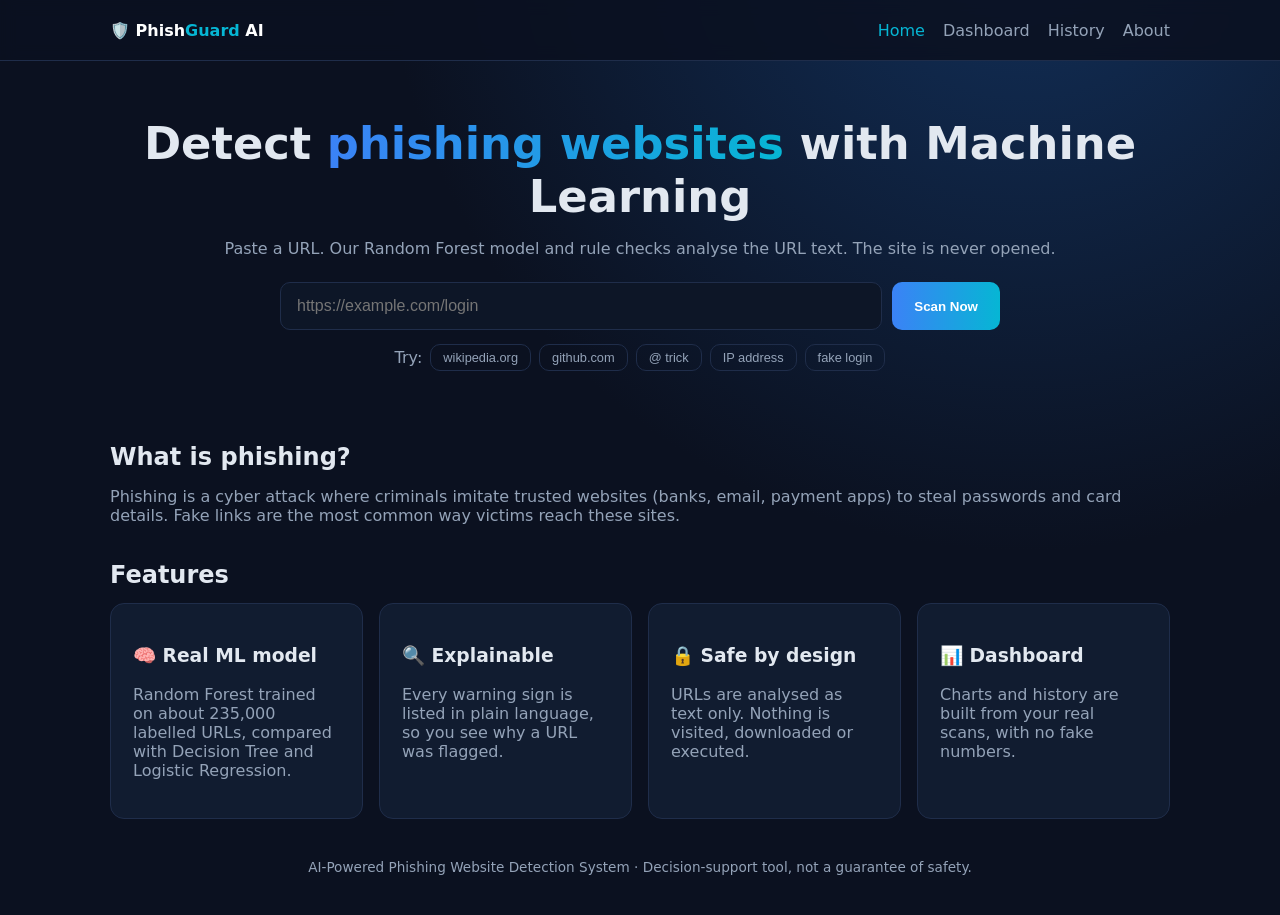
==== frontend/index.html @ a4c101c1 "PhishGuard AI phishing detection system" ====
<!DOCTYPE html>
<html lang="en">
<head>
  <meta charset="UTF-8"><meta name="viewport" content="width=device-width, initial-scale=1">
  <title>PhishGuard AI - Phishing URL Detection</title>
  <link rel="stylesheet" href="css/style.css">
</head>
<body data-page="home">
  <div id="nav"></div>
  <main class="wrap">
    <section class="hero">
      <h1>Detect <span class="grad">phishing websites</span> with Machine Learning</h1>
      <p class="muted">Paste a URL. Our Random Forest model and rule checks analyse the URL text. The site is never opened.</p>
      <div class="scan">
        <input type="text" id="url" placeholder="https://example.com/login" autocomplete="off" spellcheck="false">
        <button id="scanBtn">Scan Now</button>
      </div>
      <div class="chips">
        <span class="muted">Try:</span>
        <button class="chip" data-url="https://www.wikipedia.org">wikipedia.org</button>
        <button class="chip" data-url="https://github.com">github.com</button>
        <button class="chip" data-url="http://paypal.com@evil-site.xyz/secure">@ trick</button>
        <button class="chip" data-url="http://192.168.10.5/login/verify.php">IP address</button>
        <button class="chip" data-url="http://paypal-secure-login-verify.xyz/webscr/update">fake login</button>
      </div>
      <div class="err" id="error"></div>
    </section>
    <div class="result" id="result"></div>

    <h2>What is phishing?</h2>
    <p class="muted">Phishing is a cyber attack where criminals imitate trusted websites (banks, email, payment apps) to steal passwords and card details. Fake links are the most common way victims reach these sites.</p>

    <h2>Features</h2>
    <div class="grid">
      <div class="card"><h3>🧠 Real ML model</h3><p class="muted">Random Forest trained on about 235,000 labelled URLs, compared with Decision Tree and Logistic Regression.</p></div>
      <div class="card"><h3>🔍 Explainable</h3><p class="muted">Every warning sign is listed in plain language, so you see why a URL was flagged.</p></div>
      <div class="card"><h3>🔒 Safe by design</h3><p class="muted">URLs are analysed as text only. Nothing is visited, downloaded or executed.</p></div>
      <div class="card"><h3>📊 Dashboard</h3><p class="muted">Charts and history are built from your real scans, with no fake numbers.</p></div>
    </div>
  </main>
  <div id="footer"></div>
  <script src="js/script.js"></script>
</body>
</html>
---- frontend/css/style.css ----
/* Theme colours from the project spec */
:root{--bg:#0B1120;--card:#111C30;--line:#1f2d4a;--primary:#3B82F6;--accent:#06B6D4;
    --success:#10B981;--warning:#F59E0B;--danger:#EF4444;--text:#E2E8F0;--muted:#94A3B8}
    *{box-sizing:border-box}
    body{margin:0;font-family:Inter,system-ui,-apple-system,sans-serif;color:var(--text);min-height:100vh;
    background:radial-gradient(circle at 80% -10%,#12305a 0,var(--bg) 45%) fixed var(--bg)}
    a{color:var(--accent)}
    .wrap{max-width:1100px;margin:0 auto;padding:0 20px}
    .muted{color:var(--muted)}
    nav{border-bottom:1px solid var(--line);background:rgba(11,17,32,.88);position:sticky;top:0;z-index:5;backdrop-filter:blur(8px)}
    nav .wrap{display:flex;align-items:center;justify-content:space-between;min-height:60px;flex-wrap:wrap;gap:6px}
    .brand{font-weight:700;color:#fff;text-decoration:none}.brand span{color:var(--accent)}
    nav a.link{color:var(--muted);text-decoration:none;margin-left:18px;transition:color .2s}
    nav a.link:hover,nav a.link.on{color:var(--accent)}
    .hero{text-align:center;padding:56px 0 24px}
    h1{font-size:clamp(1.8rem,5vw,2.8rem);margin:0 0 10px}
    h2{margin:36px 0 14px}
    .grad{background:linear-gradient(90deg,var(--primary),var(--accent));-webkit-background-clip:text;background-clip:text;color:transparent}
    .card{background:var(--card);border:1px solid var(--line);border-radius:14px;padding:22px;transition:transform .2s,border-color .2s}
    .card:hover{border-color:var(--primary);transform:translateY(-2px)}
    .grid{display:grid;gap:16px;grid-template-columns:repeat(auto-fit,minmax(220px,1fr))}
    .scan{display:flex;gap:10px;max-width:720px;margin:24px auto 0}
    input[type=text]{flex:1;min-width:0;padding:14px 16px;border-radius:10px;border:1px solid var(--line);
    background:#0d1627;color:var(--text);font-size:1rem}
    input[type=text]:focus{outline:2px solid var(--accent);border-color:transparent}
    button{padding:12px 22px;border:0;border-radius:10px;font-weight:600;cursor:pointer;color:#fff;
    background:linear-gradient(90deg,var(--primary),var(--accent));transition:transform .15s,opacity .15s}
    button:hover{transform:translateY(-1px)}button:disabled{opacity:.5;cursor:wait}
    button.ghost{background:transparent;border:1px solid var(--danger);color:var(--danger)}
    button.small{padding:6px 12px;font-size:.85rem}
    .err{color:var(--danger);text-align:center;margin-top:12px}
    /* result card */
    .result{margin:28px auto 0;max-width:860px}
    .top{display:flex;gap:24px;align-items:center;flex-wrap:wrap}
    .gauge{width:130px;height:130px;border-radius:50%;display:grid;place-items:center;flex:none}
    .gauge div{width:100px;height:100px;border-radius:50%;background:var(--card);display:grid;place-items:center;
    font-size:1.9rem;font-weight:700}
    .gauge small{display:block;font-size:.65rem;color:var(--muted);font-weight:400;text-align:center}
    .badge{display:inline-block;padding:4px 14px;border-radius:99px;font-weight:700;font-size:.9rem}
    .lvl-success{--c:var(--success)}.lvl-warning{--c:var(--warning)}.lvl-danger{--c:var(--danger)}
    .badge{background:color-mix(in srgb,var(--c) 18%,transparent);color:var(--c);border:1px solid var(--c)}
    .urlbox{font-family:ui-monospace,Menlo,monospace;background:#0d1627;padding:8px 12px;border-radius:8px;
    word-break:break-all;margin:10px 0;font-size:.9rem}
    .ind{border-left:4px solid var(--muted);padding:8px 12px;margin:8px 0;background:#0d1627;border-radius:0 8px 8px 0}
    .ind.high{border-color:var(--danger)}.ind.medium{border-color:var(--warning)}.ind.low{border-color:var(--primary)}
    table{width:100%;border-collapse:collapse}
    th,td{text-align:left;padding:10px;border-bottom:1px solid var(--line);font-size:.92rem}
    th{color:var(--muted);font-weight:500}
    td.u{word-break:break-all;max-width:420px}
    .tablewrap{overflow-x:auto}
    .stat b{display:block;font-size:2rem}
    .charts{display:grid;gap:16px;grid-template-columns:repeat(auto-fit,minmax(300px,1fr));margin-top:16px}
    .note{font-size:.82rem;color:var(--muted);margin-top:14px}
    footer{text-align:center;padding:40px 0;color:var(--muted);font-size:.85rem}
    @media(max-width:560px){.scan{flex-direction:column}}
    .chips{display:flex;gap:8px;flex-wrap:wrap;justify-content:center;align-items:center;margin-top:14px}
    button.chip{background:transparent;border:1px solid var(--line);color:var(--muted);padding:5px 12px;font-size:.8rem;font-weight:500}
    button.chip:hover{border-color:var(--accent);color:var(--accent)}
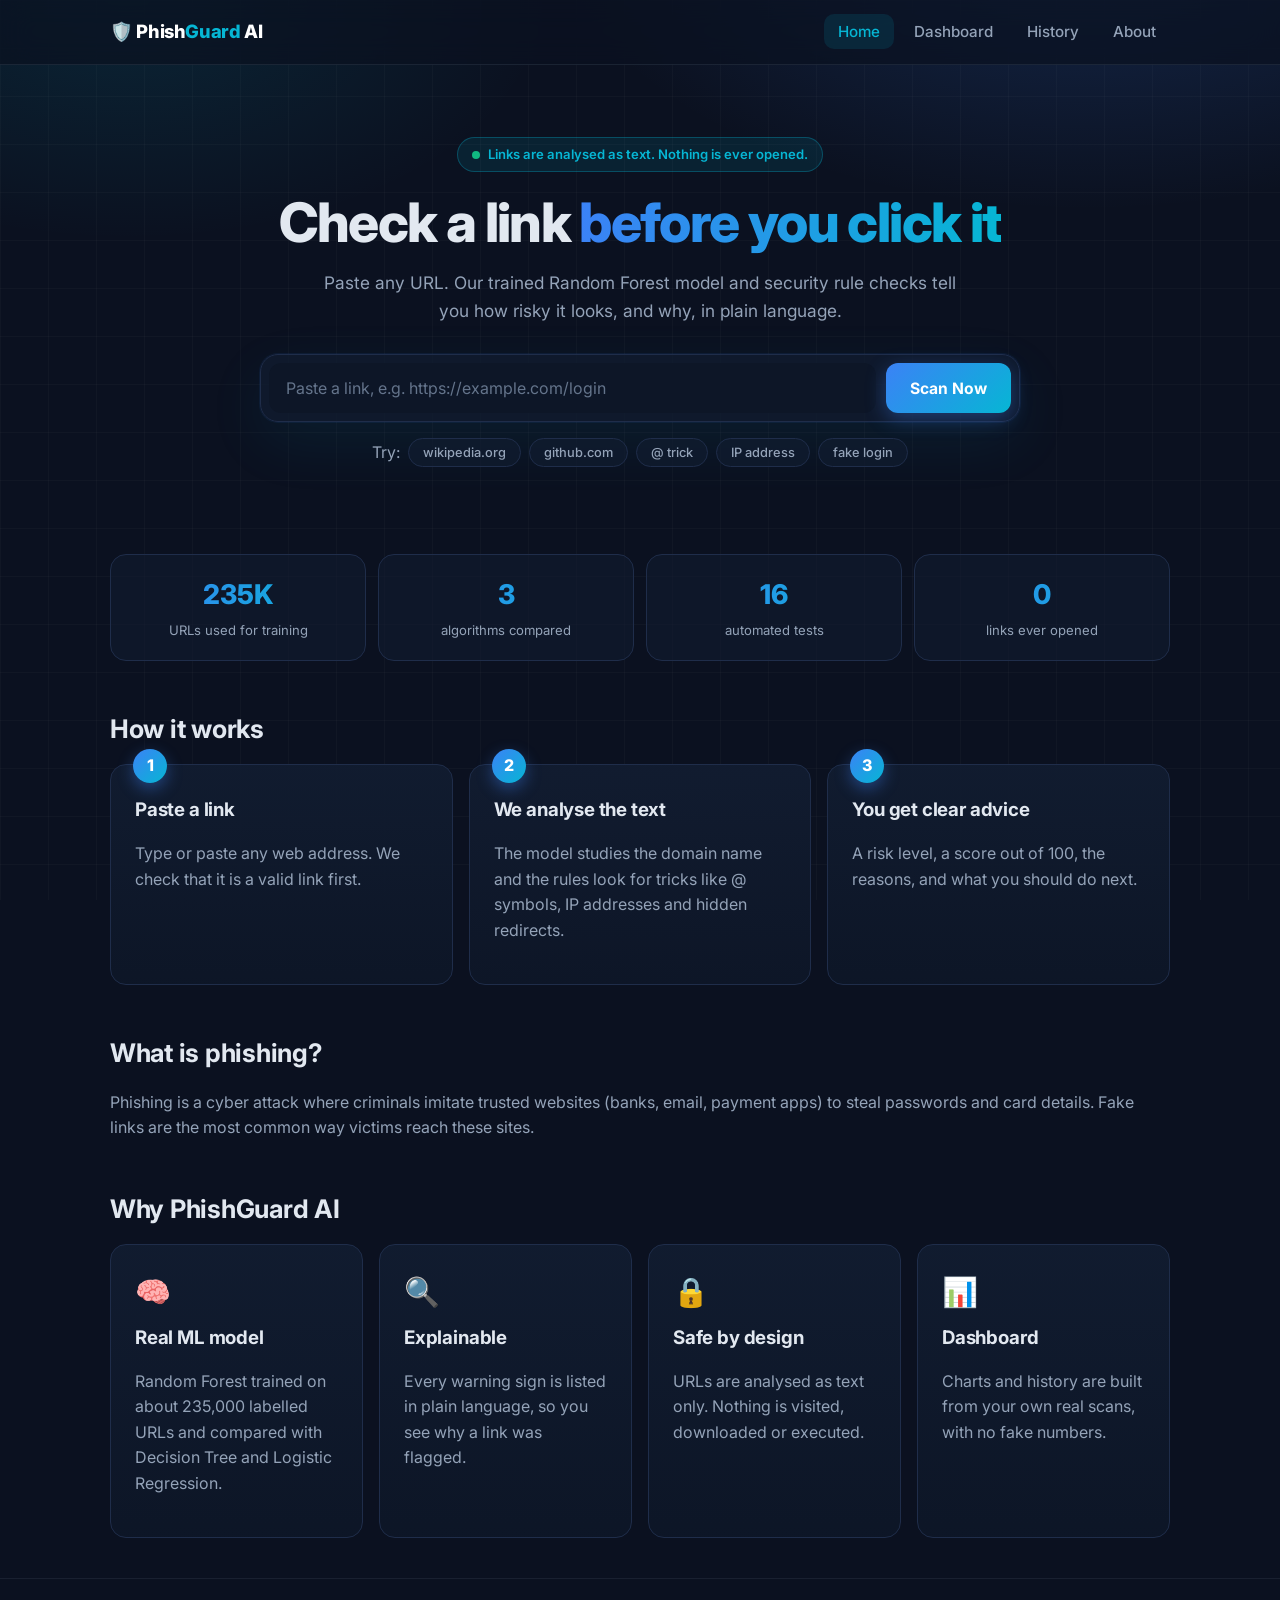
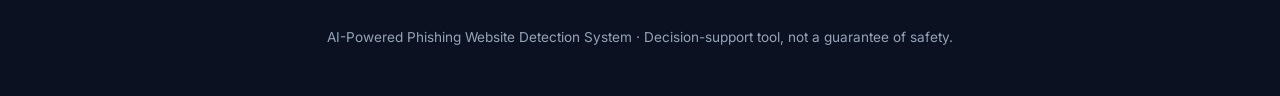
==== commit 9a5e8fc8: "Professional UI upgrade" ====
--- a/frontend/index.html
+++ b/frontend/index.html
@@ -9,10 +9,11 @@
   <div id="nav"></div>
   <main class="wrap">
     <section class="hero">
-      <h1>Detect <span class="grad">phishing websites</span> with Machine Learning</h1>
-      <p class="muted">Paste a URL. Our Random Forest model and rule checks analyse the URL text. The site is never opened.</p>
+      <span class="pill"><i></i> Links are analysed as text. Nothing is ever opened.</span>
+      <h1>Check a link <span class="grad">before you click it</span></h1>
+      <p class="muted lead">Paste any URL. Our trained Random Forest model and security rule checks tell you how risky it looks, and why, in plain language.</p>
       <div class="scan">
-        <input type="text" id="url" placeholder="https://example.com/login" autocomplete="off" spellcheck="false">
+        <input type="text" id="url" placeholder="Paste a link, e.g. https://example.com/login" autocomplete="off" spellcheck="false">
         <button id="scanBtn">Scan Now</button>
       </div>
       <div class="chips">
@@ -25,17 +26,32 @@
       </div>
       <div class="err" id="error"></div>
     </section>
+
     <div class="result" id="result"></div>
+
+    <div class="stats">
+      <div><b>235K</b><span>URLs used for training</span></div>
+      <div><b>3</b><span>algorithms compared</span></div>
+      <div><b>16</b><span>automated tests</span></div>
+      <div><b>0</b><span>links ever opened</span></div>
+    </div>
+
+    <h2>How it works</h2>
+    <div class="steps">
+      <div class="card step"><h3>Paste a link</h3><p class="muted">Type or paste any web address. We check that it is a valid link first.</p></div>
+      <div class="card step"><h3>We analyse the text</h3><p class="muted">The model studies the domain name and the rules look for tricks like @ symbols, IP addresses and hidden redirects.</p></div>
+      <div class="card step"><h3>You get clear advice</h3><p class="muted">A risk level, a score out of 100, the reasons, and what you should do next.</p></div>
+    </div>
 
     <h2>What is phishing?</h2>
     <p class="muted">Phishing is a cyber attack where criminals imitate trusted websites (banks, email, payment apps) to steal passwords and card details. Fake links are the most common way victims reach these sites.</p>
 
-    <h2>Features</h2>
+    <h2>Why PhishGuard AI</h2>
     <div class="grid">
-      <div class="card"><h3>🧠 Real ML model</h3><p class="muted">Random Forest trained on about 235,000 labelled URLs, compared with Decision Tree and Logistic Regression.</p></div>
-      <div class="card"><h3>🔍 Explainable</h3><p class="muted">Every warning sign is listed in plain language, so you see why a URL was flagged.</p></div>
-      <div class="card"><h3>🔒 Safe by design</h3><p class="muted">URLs are analysed as text only. Nothing is visited, downloaded or executed.</p></div>
-      <div class="card"><h3>📊 Dashboard</h3><p class="muted">Charts and history are built from your real scans, with no fake numbers.</p></div>
+      <div class="card"><span class="icon">🧠</span><h3>Real ML model</h3><p class="muted">Random Forest trained on about 235,000 labelled URLs and compared with Decision Tree and Logistic Regression.</p></div>
+      <div class="card"><span class="icon">🔍</span><h3>Explainable</h3><p class="muted">Every warning sign is listed in plain language, so you see why a link was flagged.</p></div>
+      <div class="card"><span class="icon">🔒</span><h3>Safe by design</h3><p class="muted">URLs are analysed as text only. Nothing is visited, downloaded or executed.</p></div>
+      <div class="card"><span class="icon">📊</span><h3>Dashboard</h3><p class="muted">Charts and history are built from your own real scans, with no fake numbers.</p></div>
     </div>
   </main>
   <div id="footer"></div>
--- a/frontend/css/style.css
+++ b/frontend/css/style.css
@@ -1,58 +1,142 @@
-/* Theme colours from the project spec */
-:root{--bg:#0B1120;--card:#111C30;--line:#1f2d4a;--primary:#3B82F6;--accent:#06B6D4;
-    --success:#10B981;--warning:#F59E0B;--danger:#EF4444;--text:#E2E8F0;--muted:#94A3B8}
-    *{box-sizing:border-box}
-    body{margin:0;font-family:Inter,system-ui,-apple-system,sans-serif;color:var(--text);min-height:100vh;
-    background:radial-gradient(circle at 80% -10%,#12305a 0,var(--bg) 45%) fixed var(--bg)}
-    a{color:var(--accent)}
-    .wrap{max-width:1100px;margin:0 auto;padding:0 20px}
-    .muted{color:var(--muted)}
-    nav{border-bottom:1px solid var(--line);background:rgba(11,17,32,.88);position:sticky;top:0;z-index:5;backdrop-filter:blur(8px)}
-    nav .wrap{display:flex;align-items:center;justify-content:space-between;min-height:60px;flex-wrap:wrap;gap:6px}
-    .brand{font-weight:700;color:#fff;text-decoration:none}.brand span{color:var(--accent)}
-    nav a.link{color:var(--muted);text-decoration:none;margin-left:18px;transition:color .2s}
-    nav a.link:hover,nav a.link.on{color:var(--accent)}
-    .hero{text-align:center;padding:56px 0 24px}
-    h1{font-size:clamp(1.8rem,5vw,2.8rem);margin:0 0 10px}
-    h2{margin:36px 0 14px}
-    .grad{background:linear-gradient(90deg,var(--primary),var(--accent));-webkit-background-clip:text;background-clip:text;color:transparent}
-    .card{background:var(--card);border:1px solid var(--line);border-radius:14px;padding:22px;transition:transform .2s,border-color .2s}
-    .card:hover{border-color:var(--primary);transform:translateY(-2px)}
-    .grid{display:grid;gap:16px;grid-template-columns:repeat(auto-fit,minmax(220px,1fr))}
-    .scan{display:flex;gap:10px;max-width:720px;margin:24px auto 0}
-    input[type=text]{flex:1;min-width:0;padding:14px 16px;border-radius:10px;border:1px solid var(--line);
-    background:#0d1627;color:var(--text);font-size:1rem}
-    input[type=text]:focus{outline:2px solid var(--accent);border-color:transparent}
-    button{padding:12px 22px;border:0;border-radius:10px;font-weight:600;cursor:pointer;color:#fff;
-    background:linear-gradient(90deg,var(--primary),var(--accent));transition:transform .15s,opacity .15s}
-    button:hover{transform:translateY(-1px)}button:disabled{opacity:.5;cursor:wait}
-    button.ghost{background:transparent;border:1px solid var(--danger);color:var(--danger)}
-    button.small{padding:6px 12px;font-size:.85rem}
-    .err{color:var(--danger);text-align:center;margin-top:12px}
-    /* result card */
-    .result{margin:28px auto 0;max-width:860px}
-    .top{display:flex;gap:24px;align-items:center;flex-wrap:wrap}
-    .gauge{width:130px;height:130px;border-radius:50%;display:grid;place-items:center;flex:none}
-    .gauge div{width:100px;height:100px;border-radius:50%;background:var(--card);display:grid;place-items:center;
-    font-size:1.9rem;font-weight:700}
-    .gauge small{display:block;font-size:.65rem;color:var(--muted);font-weight:400;text-align:center}
-    .badge{display:inline-block;padding:4px 14px;border-radius:99px;font-weight:700;font-size:.9rem}
-    .lvl-success{--c:var(--success)}.lvl-warning{--c:var(--warning)}.lvl-danger{--c:var(--danger)}
-    .badge{background:color-mix(in srgb,var(--c) 18%,transparent);color:var(--c);border:1px solid var(--c)}
-    .urlbox{font-family:ui-monospace,Menlo,monospace;background:#0d1627;padding:8px 12px;border-radius:8px;
-    word-break:break-all;margin:10px 0;font-size:.9rem}
-    .ind{border-left:4px solid var(--muted);padding:8px 12px;margin:8px 0;background:#0d1627;border-radius:0 8px 8px 0}
-    .ind.high{border-color:var(--danger)}.ind.medium{border-color:var(--warning)}.ind.low{border-color:var(--primary)}
-    table{width:100%;border-collapse:collapse}
-    th,td{text-align:left;padding:10px;border-bottom:1px solid var(--line);font-size:.92rem}
-    th{color:var(--muted);font-weight:500}
-    td.u{word-break:break-all;max-width:420px}
-    .tablewrap{overflow-x:auto}
-    .stat b{display:block;font-size:2rem}
-    .charts{display:grid;gap:16px;grid-template-columns:repeat(auto-fit,minmax(300px,1fr));margin-top:16px}
-    .note{font-size:.82rem;color:var(--muted);margin-top:14px}
-    footer{text-align:center;padding:40px 0;color:var(--muted);font-size:.85rem}
-    @media(max-width:560px){.scan{flex-direction:column}}
-    .chips{display:flex;gap:8px;flex-wrap:wrap;justify-content:center;align-items:center;margin-top:14px}
-    button.chip{background:transparent;border:1px solid var(--line);color:var(--muted);padding:5px 12px;font-size:.8rem;font-weight:500}
-    button.chip:hover{border-color:var(--accent);color:var(--accent)}+@import url("https://fonts.googleapis.com/css2?family=Inter:wght@400;500;600;700;800&display=swap");
+
+/* ---------- Theme colours from the project spec ---------- */
+:root{
+  --bg:#0B1120;--card:#111C30;--card2:#0d1627;--line:#1f2d4a;
+  --primary:#3B82F6;--accent:#06B6D4;--success:#10B981;--warning:#F59E0B;--danger:#EF4444;
+  --text:#E2E8F0;--muted:#94A3B8;--radius:16px;
+}
+*{box-sizing:border-box}
+html{scroll-behavior:smooth}
+body{margin:0;font-family:Inter,system-ui,-apple-system,sans-serif;color:var(--text);min-height:100vh;line-height:1.6;
+  background:
+    radial-gradient(900px 500px at 85% -10%,rgba(59,130,246,.22),transparent 60%),
+    radial-gradient(700px 400px at 10% 0%,rgba(6,182,212,.12),transparent 60%),
+    linear-gradient(rgba(255,255,255,.025) 1px,transparent 1px) 0 0/48px 48px,
+    linear-gradient(90deg,rgba(255,255,255,.025) 1px,transparent 1px) 0 0/48px 48px,
+    var(--bg);
+  background-attachment:fixed}
+a{color:var(--accent)}
+.wrap{max-width:1100px;margin:0 auto;padding:0 20px}
+.muted{color:var(--muted)}
+h1,h2,h3{letter-spacing:-.01em}
+h2{margin:48px 0 14px;font-size:1.6rem}
+h3{margin:0 0 8px}
+
+/* ---------- Navigation ---------- */
+nav{position:sticky;top:0;z-index:10;background:rgba(11,17,32,.72);
+  border-bottom:1px solid rgba(148,163,184,.12);backdrop-filter:blur(14px);-webkit-backdrop-filter:blur(14px)}
+nav .wrap{display:flex;align-items:center;justify-content:space-between;min-height:64px;flex-wrap:wrap;gap:6px}
+.brand{font-weight:800;font-size:1.15rem;color:#fff;text-decoration:none;letter-spacing:-.02em}
+.brand span{color:var(--accent)}
+nav a.link{color:var(--muted);text-decoration:none;margin-left:6px;padding:8px 14px;border-radius:10px;
+  font-weight:500;font-size:.95rem;transition:background .2s,color .2s}
+nav a.link:hover{color:#fff;background:rgba(148,163,184,.1)}
+nav a.link.on{color:var(--accent);background:rgba(6,182,212,.12)}
+
+/* ---------- Hero ---------- */
+.hero{text-align:center;padding:72px 0 28px;position:relative}
+.pill{display:inline-flex;align-items:center;gap:8px;padding:6px 14px;border-radius:99px;font-size:.82rem;font-weight:600;
+  color:var(--accent);background:rgba(6,182,212,.1);border:1px solid rgba(6,182,212,.3);margin-bottom:20px}
+.pill i{width:8px;height:8px;border-radius:50%;background:var(--success);box-shadow:0 0 0 0 rgba(16,185,129,.7);animation:pulse 2s infinite}
+@keyframes pulse{70%{box-shadow:0 0 0 8px rgba(16,185,129,0)}100%{box-shadow:0 0 0 0 rgba(16,185,129,0)}}
+h1{font-size:clamp(2rem,5.5vw,3.4rem);line-height:1.12;margin:0 0 16px;font-weight:800;letter-spacing:-.03em}
+.grad{background:linear-gradient(90deg,var(--primary),var(--accent));-webkit-background-clip:text;background-clip:text;color:transparent}
+.lead{max-width:640px;margin:0 auto;font-size:1.08rem}
+
+/* ---------- Scan box ---------- */
+.scan{display:flex;gap:10px;max-width:760px;margin:30px auto 0;padding:8px;border-radius:18px;
+  background:rgba(17,28,48,.8);border:1px solid var(--line);box-shadow:0 20px 60px rgba(6,182,212,.08),0 0 0 1px rgba(59,130,246,.08)}
+input[type=text]{flex:1;min-width:0;padding:14px 16px;border-radius:12px;border:1px solid transparent;
+  background:var(--card2);color:var(--text);font-size:1rem;font-family:inherit}
+input[type=text]::placeholder{color:#64748b}
+input[type=text]:focus{outline:none;border-color:var(--accent);box-shadow:0 0 0 3px rgba(6,182,212,.18)}
+button{padding:12px 24px;border:0;border-radius:12px;font-weight:700;font-size:.98rem;font-family:inherit;cursor:pointer;color:#fff;
+  background:linear-gradient(135deg,var(--primary),var(--accent));box-shadow:0 6px 20px rgba(59,130,246,.35);
+  transition:transform .15s,box-shadow .15s,opacity .15s}
+button:hover{transform:translateY(-2px);box-shadow:0 10px 26px rgba(6,182,212,.4)}
+button:active{transform:translateY(0)}
+button:disabled{opacity:.55;cursor:wait;transform:none}
+button.ghost{background:transparent;border:1px solid var(--danger);color:var(--danger);box-shadow:none}
+button.ghost:hover{background:rgba(239,68,68,.12)}
+button.small{padding:7px 14px;font-size:.85rem;border-radius:10px;box-shadow:none}
+.err{color:#fca5a5;text-align:center;margin-top:14px;min-height:1px}
+.chips{display:flex;gap:8px;flex-wrap:wrap;justify-content:center;align-items:center;margin-top:16px}
+button.chip{background:rgba(17,28,48,.7);border:1px solid var(--line);color:var(--muted);padding:6px 14px;font-size:.8rem;font-weight:500;box-shadow:none;border-radius:99px}
+button.chip:hover{border-color:var(--accent);color:var(--accent);box-shadow:none}
+
+/* ---------- Stats strip ---------- */
+.stats{display:grid;grid-template-columns:repeat(auto-fit,minmax(150px,1fr));gap:12px;margin:44px 0 0}
+.stats div{text-align:center;padding:18px 10px;border-radius:var(--radius);background:rgba(17,28,48,.6);border:1px solid var(--line)}
+.stats b{display:block;font-size:1.7rem;font-weight:800;background:linear-gradient(90deg,var(--primary),var(--accent));-webkit-background-clip:text;background-clip:text;color:transparent}
+.stats span{font-size:.82rem;color:var(--muted)}
+
+/* ---------- Cards and grids ---------- */
+.card{background:linear-gradient(180deg,rgba(17,28,48,.95),rgba(13,22,39,.95));border:1px solid var(--line);
+  border-radius:var(--radius);padding:24px;transition:transform .25s,border-color .25s,box-shadow .25s}
+.card:hover{border-color:rgba(59,130,246,.55);transform:translateY(-3px);box-shadow:0 14px 40px rgba(0,0,0,.35)}
+.grid{display:grid;gap:16px;grid-template-columns:repeat(auto-fit,minmax(230px,1fr))}
+.steps{display:grid;gap:16px;grid-template-columns:repeat(auto-fit,minmax(240px,1fr));counter-reset:s}
+.step{position:relative;padding-top:30px}
+.step::before{counter-increment:s;content:counter(s);position:absolute;top:-16px;left:22px;width:34px;height:34px;border-radius:50%;
+  display:grid;place-items:center;font-weight:800;color:#fff;background:linear-gradient(135deg,var(--primary),var(--accent));box-shadow:0 6px 16px rgba(59,130,246,.4)}
+.icon{font-size:1.8rem;display:block;margin-bottom:8px}
+
+/* ---------- Result card ---------- */
+.result{margin:36px auto 0;max-width:860px}
+.result .card{animation:rise .45s ease both;border-top:4px solid var(--c,var(--primary));
+  box-shadow:0 20px 60px rgba(0,0,0,.35),0 0 60px color-mix(in srgb,var(--c,#3B82F6) 12%,transparent)}
+.result .card:hover{transform:none}
+@keyframes rise{from{opacity:0;transform:translateY(14px)}to{opacity:1;transform:none}}
+.lvl-success{--c:var(--success)}.lvl-warning{--c:var(--warning)}.lvl-danger{--c:var(--danger)}
+.verdict{display:flex;gap:16px;align-items:center;padding:4px 0}
+.vicon{font-size:2.8rem;line-height:1}
+.vtitle{margin:0 0 4px;font-size:1.55rem;color:var(--c)}
+.verdict p{margin:0}
+.result h3{margin:26px 0 10px;font-size:1.05rem}
+.badge{display:inline-block;padding:4px 14px;border-radius:99px;font-weight:700;font-size:.85rem;
+  background:color-mix(in srgb,var(--c) 18%,transparent);color:var(--c);border:1px solid var(--c)}
+.urlbox{font-family:ui-monospace,Menlo,monospace;background:var(--card2);border:1px solid var(--line);padding:10px 14px;border-radius:10px;
+  word-break:break-all;margin:14px 0;font-size:.9rem}
+.meter-wrap{margin:18px 0 4px}
+.meter{position:relative;display:flex;height:14px;border-radius:99px;overflow:hidden}
+.zone{display:block;height:100%}
+.z1{width:30%;background:var(--success)}.z2{width:40%;background:var(--warning)}.z3{width:30%;background:var(--danger)}
+.marker{position:absolute;top:-5px;width:6px;height:24px;margin-left:-3px;border-radius:3px;background:#fff;box-shadow:0 0 0 2px #0B1120,0 0 12px rgba(255,255,255,.6)}
+.meter-labels{display:flex;justify-content:space-between;font-size:.75rem;color:var(--muted);margin-top:8px}
+.todo{margin:0;padding-left:22px;line-height:1.8}
+.ind{border-left:4px solid var(--muted);padding:10px 14px;margin:8px 0;background:var(--card2);border-radius:0 10px 10px 0}
+.ind.high{border-color:var(--danger)}.ind.medium{border-color:var(--warning)}.ind.low{border-color:var(--primary)}
+.sev{display:inline-block;font-size:.7rem;font-weight:700;text-transform:uppercase;letter-spacing:.04em;padding:2px 9px;border-radius:99px;margin-right:8px;background:#1f2d4a;color:var(--text)}
+.ind.high .sev{background:var(--danger)}.ind.medium .sev{background:var(--warning);color:#111}.ind.low .sev{background:var(--primary)}
+details{margin-top:24px;border-top:1px solid var(--line);padding-top:14px}
+summary{cursor:pointer;color:var(--accent);font-weight:600}
+.note{font-size:.82rem;color:var(--muted);margin-top:14px}
+
+/* ---------- Tables ---------- */
+table{width:100%;border-collapse:collapse}
+th,td{text-align:left;padding:12px 10px;border-bottom:1px solid var(--line);font-size:.92rem}
+th{color:var(--muted);font-weight:600;font-size:.78rem;text-transform:uppercase;letter-spacing:.04em}
+tbody tr{transition:background .15s}
+tbody tr:hover{background:rgba(59,130,246,.06)}
+td.u{word-break:break-all;max-width:420px;font-family:ui-monospace,Menlo,monospace;font-size:.85rem}
+.tablewrap{overflow-x:auto}
+
+/* ---------- Dashboard ---------- */
+.stat{position:relative;overflow:hidden}
+.stat::after{content:"";position:absolute;left:0;top:0;height:100%;width:4px;background:linear-gradient(var(--primary),var(--accent))}
+.stat b{display:block;font-size:2.2rem;font-weight:800;line-height:1.2}
+.charts{display:grid;gap:16px;grid-template-columns:repeat(auto-fit,minmax(300px,1fr));margin-top:16px}
+
+/* ---------- Footer ---------- */
+footer{text-align:center;padding:48px 20px;margin-top:40px;color:var(--muted);font-size:.85rem;border-top:1px solid rgba(148,163,184,.1)}
+
+/* ---------- Mobile ---------- */
+@media(max-width:600px){
+  .hero{padding:44px 0 16px}
+  .scan{flex-direction:column}
+  nav a.link{margin-left:0;padding:6px 10px}
+  .verdict{flex-direction:column;align-items:flex-start}
+  h2{margin-top:36px}
+}
+@media(prefers-reduced-motion:reduce){*{animation:none!important;transition:none!important}}
